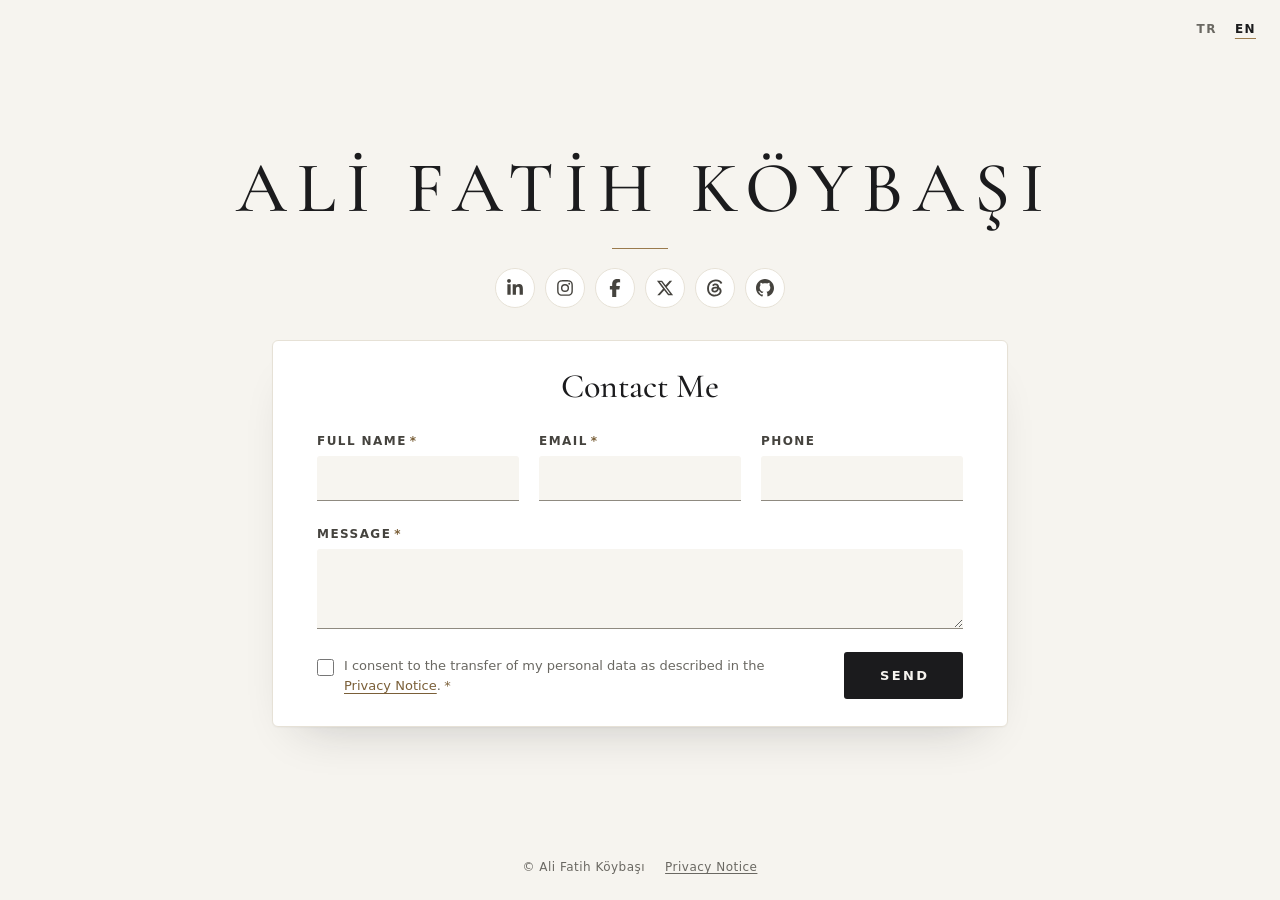
==== en/index.html @ de3c954e "İngilizce ana sayfa ve gizlilik bildirimi eklendi" ====
<!doctype html>
<html lang="en">
<head>
  <meta charset="utf-8">
  <meta name="viewport" content="width=device-width, initial-scale=1">
  <meta http-equiv="Content-Security-Policy" content="default-src 'self'; script-src 'self'; style-src 'self'; font-src 'self'; img-src 'self'; connect-src https://api.web3forms.com; form-action https://api.web3forms.com https://web3forms.com; base-uri 'none'; object-src 'none'">
  <title>Ali Fatih Köybaşı</title>
  <meta name="description" content="Personal website of Ali Fatih Köybaşı. You can reach me through the contact form.">
  <link rel="canonical" href="https://alifatihkoybasi.com/en/">
  <link rel="alternate" hreflang="tr" href="https://alifatihkoybasi.com/">
  <link rel="alternate" hreflang="en" href="https://alifatihkoybasi.com/en/">
  <link rel="alternate" hreflang="x-default" href="https://alifatihkoybasi.com/">
  <meta property="og:type" content="website">
  <meta property="og:locale" content="en_US">
  <meta property="og:locale:alternate" content="tr_TR">
  <meta property="og:site_name" content="Ali Fatih Köybaşı">
  <meta property="og:title" content="Ali Fatih Köybaşı">
  <meta property="og:description" content="Personal website of Ali Fatih Köybaşı.">
  <meta property="og:url" content="https://alifatihkoybasi.com/en/">
  <meta name="color-scheme" content="light dark">
  <meta name="theme-color" media="(prefers-color-scheme: light)" content="#f6f4ef">
  <meta name="theme-color" media="(prefers-color-scheme: dark)" content="#121314">
  <link rel="icon" href="../favicon.svg" type="image/svg+xml">
  <link rel="icon" href="../favicon-32.png" type="image/png" sizes="32x32">
  <link rel="apple-touch-icon" href="../apple-touch-icon.png">
  <link rel="preload" href="../assets/fonts/cormorant-garamond-latin-500-normal.woff2" as="font" type="font/woff2" crossorigin>
  <link rel="preload" href="../assets/fonts/cormorant-garamond-latin-ext-500-normal.woff2" as="font" type="font/woff2" crossorigin>
  <link rel="stylesheet" href="../assets/css/site.css">
  <script src="../assets/js/contact.js" defer></script>
  <script type="application/ld+json">{"@context":"https://schema.org","@type":"Person","name":"Ali Fatih Köybaşı","url":"https://alifatihkoybasi.com/","sameAs":["https://www.linkedin.com/in/alifatihk%C3%B6yba%C5%9F%C4%B1/","https://www.instagram.com/alifatihkoybasi/","https://www.facebook.com/ali.fatih.kybs/","https://x.com/alifatihkybs","https://www.threads.com/@alifatihkoybasi","https://github.com/alifatihkoybasi08"]}</script>
</head>
<body>
  <nav class="lang-switch" aria-label="Language">
    <a class="lang-switch__link" href="../" hreflang="tr" lang="tr">TR</a>
    <a class="lang-switch__link" href="./" hreflang="en" aria-current="page">EN</a>
  </nav>

  <main class="page">
    <header class="identity">
      <h1 class="identity__name" lang="tr"><span class="identity__part">ALİ FATİH</span> <span class="identity__part">KÖYBAŞI</span></h1>
    </header>

    <ul class="social" aria-label="Social media profiles">
      <li class="social__item"><a class="social__link" href="https://www.linkedin.com/in/alifatihk%C3%B6yba%C5%9F%C4%B1/" target="_blank" rel="me noopener" aria-label="LinkedIn" title="LinkedIn"><svg class="social__icon" aria-hidden="true" focusable="false"><use href="../assets/icons/social.svg#icon-linkedin"></use></svg></a></li>
      <li class="social__item"><a class="social__link" href="https://www.instagram.com/alifatihkoybasi/" target="_blank" rel="me noopener" aria-label="Instagram" title="Instagram"><svg class="social__icon" aria-hidden="true" focusable="false"><use href="../assets/icons/social.svg#icon-instagram"></use></svg></a></li>
      <li class="social__item"><a class="social__link" href="https://www.facebook.com/ali.fatih.kybs/" target="_blank" rel="me noopener" aria-label="Facebook" title="Facebook"><svg class="social__icon" aria-hidden="true" focusable="false"><use href="../assets/icons/social.svg#icon-facebook"></use></svg></a></li>
      <li class="social__item"><a class="social__link" href="https://x.com/alifatihkybs" target="_blank" rel="me noopener" aria-label="X" title="X"><svg class="social__icon" aria-hidden="true" focusable="false"><use href="../assets/icons/social.svg#icon-x"></use></svg></a></li>
      <li class="social__item"><a class="social__link" href="https://www.threads.com/@alifatihkoybasi" target="_blank" rel="me noopener" aria-label="Threads" title="Threads"><svg class="social__icon" aria-hidden="true" focusable="false"><use href="../assets/icons/social.svg#icon-threads"></use></svg></a></li>
      <li class="social__item"><a class="social__link" href="https://github.com/alifatihkoybasi08" target="_blank" rel="me noopener" aria-label="GitHub" title="GitHub"><svg class="social__icon" aria-hidden="true" focusable="false"><use href="../assets/icons/social.svg#icon-github"></use></svg></a></li>
    </ul>

    <section class="contact card" aria-labelledby="contact-title">
      <h2 class="contact__title" id="contact-title">Contact Me</h2>

      <form class="contact-form" id="contact-form" action="https://api.web3forms.com/submit" method="post">
        <input type="hidden" name="access_key" value="75d00124-b437-4ddc-aeeb-3516060389be">
        <input type="hidden" name="subject" value="New message via alifatihkoybasi.com (EN)">
        <input type="hidden" name="from_name" value="alifatihkoybasi.com">
        <input class="contact-form__trap" type="checkbox" name="botcheck" tabindex="-1" autocomplete="off">

        <div class="contact-form__grid">
          <div class="field">
            <label class="field__label" for="cf-name">Full Name<span class="field__required" aria-hidden="true">*</span></label>
            <input class="field__input" id="cf-name" name="name" type="text" autocomplete="name" maxlength="100" required>
          </div>
          <div class="field">
            <label class="field__label" for="cf-email">Email<span class="field__required" aria-hidden="true">*</span></label>
            <input class="field__input" id="cf-email" name="email" type="email" autocomplete="email" maxlength="254" required>
          </div>
          <div class="field">
            <label class="field__label" for="cf-phone">Phone</label>
            <input class="field__input" id="cf-phone" name="phone" type="tel" autocomplete="tel" maxlength="30">
          </div>
          <div class="field field--full">
            <label class="field__label" for="cf-message">Message<span class="field__required" aria-hidden="true">*</span></label>
            <textarea class="field__input field__input--area" id="cf-message" name="message" rows="3" maxlength="5000" required></textarea>
          </div>
        </div>

        <div class="contact-form__footer">
          <div class="consent">
            <input class="consent__input" id="cf-consent" name="kvkk_acik_riza" type="checkbox" value="Verildi" required>
            <label class="consent__label" for="cf-consent">I consent to the transfer of my personal data as described in the <a href="privacy.html" target="_blank" rel="noopener">Privacy Notice</a>.<span class="field__required" aria-hidden="true">*</span></label>
          </div>
          <button class="button" type="submit">Send</button>
        </div>

        <p class="contact-form__status" role="status"></p>
      </form>
    </section>
  </main>

  <footer class="site-footer">
    <p class="site-footer__text">© Ali Fatih Köybaşı</p>
    <a class="site-footer__link" href="privacy.html">Privacy Notice</a>
  </footer>
</body>
</html>
---- assets/css/site.css ----
@font-face {
  font-family: "Cormorant Garamond";
  font-style: normal;
  font-weight: 500;
  font-display: swap;
  src: url("../fonts/cormorant-garamond-latin-ext-500-normal.woff2") format("woff2");
  unicode-range: U+0100-02BA, U+02BD-02C5, U+02C7-02CC, U+02CE-02D7, U+02DD-02FF, U+0304, U+0308, U+0329, U+1D00-1DBF, U+1E00-1E9F, U+1EF2-1EFF, U+2020, U+20A0-20AB, U+20AD-20C0, U+2113, U+2C60-2C7F, U+A720-A7FF;
}

@font-face {
  font-family: "Cormorant Garamond";
  font-style: normal;
  font-weight: 500;
  font-display: swap;
  src: url("../fonts/cormorant-garamond-latin-500-normal.woff2") format("woff2");
  unicode-range: U+0000-00FF, U+0131, U+0152-0153, U+02BB-02BC, U+02C6, U+02DA, U+02DC, U+0304, U+0308, U+0329, U+2000-206F, U+20AC, U+2122, U+2191, U+2193, U+2212, U+2215, U+FEFF, U+FFFD;
}

:root {
  color-scheme: light dark;

  --font-display: "Cormorant Garamond", "Iowan Old Style", "Palatino Linotype", Palatino, Georgia, serif;
  --font-text: system-ui, -apple-system, "Segoe UI", Roboto, "Helvetica Neue", Arial, sans-serif;

  --color-bg: #f6f4ef;
  --color-card: #ffffff;
  --color-card-border: #e6e1d6;
  --color-field: #f7f5f0;
  --color-field-focus: #ffffff;
  --color-field-line: #8f8a80;
  --color-text: #1b1b1d;
  --color-label: #45433e;
  --color-muted: #6a6862;
  --color-accent: #9a7a4c;
  --color-link: #7a5f38;
  --color-button: #1b1b1d;
  --color-button-hover: #7a5f38;
  --color-button-text: #f6f4ef;
  --color-success: #2f6b45;
  --color-error: #a23b2c;
  --shadow-card: 0 1px 2px rgb(27 27 29 / 4%), 0 24px 48px -28px rgb(27 27 29 / 24%);
}

@media (prefers-color-scheme: dark) {
  :root {
    --color-bg: #121314;
    --color-card: #1a1b1d;
    --color-card-border: #2a2c30;
    --color-field: #222326;
    --color-field-focus: #26272b;
    --color-field-line: #74767b;
    --color-text: #ecebe7;
    --color-label: #c9c6bf;
    --color-muted: #a19e96;
    --color-accent: #c4a676;
    --color-link: #d4b98c;
    --color-button: #ecebe7;
    --color-button-hover: #c4a676;
    --color-button-text: #121314;
    --color-success: #7fbf95;
    --color-error: #e58a7b;
    --shadow-card: 0 1px 2px rgb(0 0 0 / 30%), 0 24px 48px -28px rgb(0 0 0 / 70%);
  }
}

*,
*::before,
*::after {
  box-sizing: border-box;
}

html {
  -webkit-text-size-adjust: 100%;
  text-size-adjust: 100%;
}

body {
  display: flex;
  flex-direction: column;
  min-height: 100vh;
  min-height: 100dvh;
  margin: 0;
  font-family: var(--font-text);
  font-size: 1rem;
  line-height: 1.5;
  color: var(--color-text);
  background: var(--color-bg);
  -webkit-font-smoothing: antialiased;
  -moz-osx-font-smoothing: grayscale;
}

::selection {
  background: color-mix(in srgb, var(--color-accent) 28%, transparent);
}

a {
  color: var(--color-link);
  text-decoration-thickness: 1px;
  text-underline-offset: 0.2em;
}

a:hover {
  text-decoration-thickness: 2px;
}

a:focus-visible {
  border-radius: 1px;
  outline: 2px solid var(--color-accent);
  outline-offset: 2px;
}

.card {
  background: var(--color-card);
  border: 1px solid var(--color-card-border);
  border-radius: 6px;
  box-shadow: var(--shadow-card);
}

.page {
  flex: 1;
  display: flex;
  flex-direction: column;
  align-items: center;
  justify-content: center;
  width: 100%;
  padding: clamp(1.75rem, 5vh, 5rem) 1.25rem clamp(1rem, 3vh, 3rem);
}

.identity {
  width: 100%;
  margin-bottom: clamp(0.875rem, 2.2vh, 1.5rem);
  text-align: center;
}

.identity::after {
  content: "";
  display: block;
  width: 3.5rem;
  height: 1px;
  margin: clamp(0.875rem, 2.2vh, 1.5rem) auto 0;
  background: var(--color-accent);
}

/* padding-left, satır sonundaki harf aralığını dengeleyip adı tam ortalar. */
.identity__name {
  margin: 0;
  padding-left: 0.14em;
  font-family: var(--font-display);
  font-size: clamp(2.25rem, 1.1rem + 4.6vw, 4.5rem);
  font-weight: 500;
  line-height: 1.1;
  letter-spacing: 0.14em;
  text-wrap: balance;
}

.identity__part {
  display: inline-block;
  white-space: nowrap;
}

.social {
  display: flex;
  flex-wrap: wrap;
  justify-content: center;
  gap: 0.625rem;
  margin: 0 0 clamp(1.25rem, 3.5vh, 3.25rem);
  padding: 0;
  list-style: none;
}

.social__link {
  display: flex;
  align-items: center;
  justify-content: center;
  width: 2.5rem;
  height: 2.5rem;
  color: var(--color-label);
  background: var(--color-card);
  border: 1px solid var(--color-card-border);
  border-radius: 50%;
  transition: color 0.2s ease, background-color 0.2s ease, border-color 0.2s ease;
}

.social__link:hover {
  color: var(--color-button-text);
  background: var(--color-button);
  border-color: var(--color-button);
}

.social__link:focus-visible {
  outline: 2px solid var(--color-accent);
  outline-offset: 2px;
}

.social__icon {
  width: 1.125rem;
  height: 1.125rem;
  fill: currentColor;
}

.lang-switch {
  position: absolute;
  top: clamp(0.5rem, 1.6vh, 1rem);
  right: 1rem;
  display: flex;
  gap: 0.125rem;
  font-size: 0.75rem;
  font-weight: 600;
  letter-spacing: 0.12em;
}

.lang-switch__link {
  padding: 0.375rem 0.5rem;
  color: var(--color-muted);
  text-decoration: none;
  border-radius: 3px;
}

.lang-switch__link:hover {
  color: var(--color-text);
}

.lang-switch__link[aria-current="page"] {
  color: var(--color-text);
  text-decoration: underline;
  text-decoration-color: var(--color-accent);
  text-underline-offset: 0.4em;
}

.contact {
  width: 100%;
  max-width: 46rem;
  padding: clamp(1rem, 3vh, 2.5rem) clamp(1.25rem, 4vw, 2.75rem);
}

.contact__title {
  margin: 0 0 clamp(1rem, 3vh, 1.75rem);
  font-family: var(--font-display);
  font-size: clamp(1.75rem, 1.4rem + 1vw, 2.125rem);
  font-weight: 500;
  line-height: 1.1;
  text-align: center;
}

.contact-form__grid {
  display: grid;
  grid-template-columns: repeat(3, minmax(0, 1fr));
  gap: clamp(1rem, 2.6vh, 1.5rem) 1.25rem;
}

.contact-form__trap {
  display: none;
}

.field {
  display: flex;
  flex-direction: column;
  gap: 0.375rem;
}

.field--full {
  grid-column: 1 / -1;
}

.field__label {
  font-size: 0.75rem;
  font-weight: 600;
  letter-spacing: 0.12em;
  text-transform: uppercase;
  color: var(--color-label);
}

.field__required {
  margin-left: 0.25em;
  color: var(--color-link);
}

/* Şeffaf outline, zorla renk (yüksek kontrast) modunda görünür odak çizgisine dönüşür. */
.field__input {
  width: 100%;
  padding: 0.625rem 0.75rem;
  font: inherit;
  color: var(--color-text);
  background: var(--color-field);
  border: 0;
  border-bottom: 1px solid var(--color-field-line);
  border-radius: 3px 3px 0 0;
  outline: 2px solid transparent;
  outline-offset: 2px;
  transition: background-color 0.15s ease, border-color 0.15s ease, box-shadow 0.15s ease;
}

.field__input:hover {
  border-bottom-color: var(--color-text);
}

.field__input:focus-visible {
  background: var(--color-field-focus);
  border-bottom-color: var(--color-link);
  box-shadow: 0 1px 0 0 var(--color-link);
}

.field__input:-webkit-autofill {
  -webkit-text-fill-color: var(--color-text);
  box-shadow: 0 0 0 100vmax var(--color-field) inset;
}

.field__input:-webkit-autofill:focus-visible {
  box-shadow: 0 0 0 100vmax var(--color-field-focus) inset, 0 1px 0 0 var(--color-link);
}

.field__input--area {
  min-height: 5rem;
  max-height: 16rem;
  resize: vertical;
  field-sizing: content;
}

.contact-form__footer {
  display: flex;
  align-items: center;
  gap: 1rem 2rem;
  margin-top: clamp(1rem, 2.6vh, 1.5rem);
}

.consent {
  flex: 1;
  display: flex;
  align-items: flex-start;
  gap: 0.625rem;
}

.consent__input {
  flex: none;
  width: 1.0625rem;
  height: 1.0625rem;
  margin: 0.1875rem 0 0;
  accent-color: var(--color-link);
  cursor: pointer;
}

.consent__label {
  font-size: 0.8125rem;
  line-height: 1.5;
  color: var(--color-muted);
  cursor: pointer;
}

.contact-form__status {
  margin: 0;
  font-size: 0.9375rem;
  font-weight: 500;
}

.contact-form__status:not(:empty) {
  margin-top: 1rem;
}

.contact-form__status[data-state="success"] {
  color: var(--color-success);
}

.contact-form__status[data-state="error"] {
  color: var(--color-error);
}

/* Sağ dolgu, harf aralığının bıraktığı boşluk kadar az tutulur; yazı ortada durur. */
.button {
  flex: none;
  appearance: none;
  padding: 0.875rem calc(2.25rem - 0.18em) 0.875rem 2.25rem;
  font: inherit;
  font-size: 0.8125rem;
  font-weight: 600;
  letter-spacing: 0.18em;
  text-transform: uppercase;
  color: var(--color-button-text);
  background: var(--color-button);
  border: 0;
  border-radius: 3px;
  cursor: pointer;
  transition: background-color 0.2s ease;
}

.button:hover {
  background: var(--color-button-hover);
}

.button:focus-visible {
  outline: 2px solid var(--color-accent);
  outline-offset: 3px;
}

.button:disabled {
  cursor: progress;
  opacity: 0.6;
}

.site-footer {
  display: flex;
  flex-wrap: wrap;
  align-items: center;
  justify-content: center;
  gap: 0.25rem 1.25rem;
  padding: 0 1.25rem clamp(1rem, 3vh, 1.5rem);
  font-size: 0.75rem;
  letter-spacing: 0.04em;
  color: var(--color-muted);
}

.site-footer__text {
  margin: 0;
}

.site-footer__link {
  color: inherit;
}

.site-footer__link:hover {
  color: var(--color-text);
}

.doc-header {
  padding: 3.5rem 1.25rem 0;
  text-align: center;
}

.doc-header__name {
  padding-left: 0.14em;
  font-family: var(--font-display);
  font-size: 1.375rem;
  font-weight: 500;
  letter-spacing: 0.14em;
  color: var(--color-text);
  text-decoration: none;
}

.doc-header__name:hover {
  color: var(--color-link);
}

.doc-page {
  flex: 1;
  width: 100%;
  padding: clamp(1.5rem, 4vh, 2.5rem) 1.25rem clamp(2rem, 5vh, 3rem);
}

.doc {
  max-width: 48rem;
  margin: 0 auto;
  padding: clamp(1.5rem, 5vw, 3rem);
}

.doc__title {
  margin: 0;
  font-family: var(--font-display);
  font-size: clamp(2rem, 1.6rem + 1.6vw, 2.75rem);
  font-weight: 500;
  line-height: 1.15;
}

.doc__meta {
  margin: 0.5rem 0 1.75rem;
  font-size: 0.875rem;
  color: var(--color-muted);
}

.doc__section {
  margin-top: 1.75rem;
}

.doc__heading {
  margin: 0 0 0.625rem;
  font-family: var(--font-display);
  font-size: 1.5rem;
  font-weight: 500;
  line-height: 1.2;
}

.doc__text,
.doc__list {
  margin: 0 0 0.75rem;
  line-height: 1.7;
}

.doc__list {
  padding-left: 1.25rem;
}

.doc__list--plain {
  padding-left: 0;
  list-style: none;
}

.doc__item + .doc__item {
  margin-top: 0.375rem;
}

.doc__back {
  margin: 2.25rem 0 0;
  font-size: 0.9375rem;
}

@media (max-width: 40rem) {
  .page {
    padding-top: 3.75rem;
  }

  .contact-form__grid {
    grid-template-columns: minmax(0, 1fr);
  }

  .contact-form__footer {
    flex-direction: column;
    align-items: stretch;
  }

  .button {
    width: 100%;
  }
}

@media (prefers-reduced-motion: no-preference) {
  .identity,
  .social,
  .contact {
    animation: rise 0.9s cubic-bezier(0.2, 0.7, 0.2, 1) both;
  }

  .social {
    animation-delay: 0.08s;
  }

  .contact {
    animation-delay: 0.15s;
  }
}

@keyframes rise {
  from {
    opacity: 0;
    transform: translateY(0.5rem);
  }

  to {
    opacity: 1;
    transform: none;
  }
}
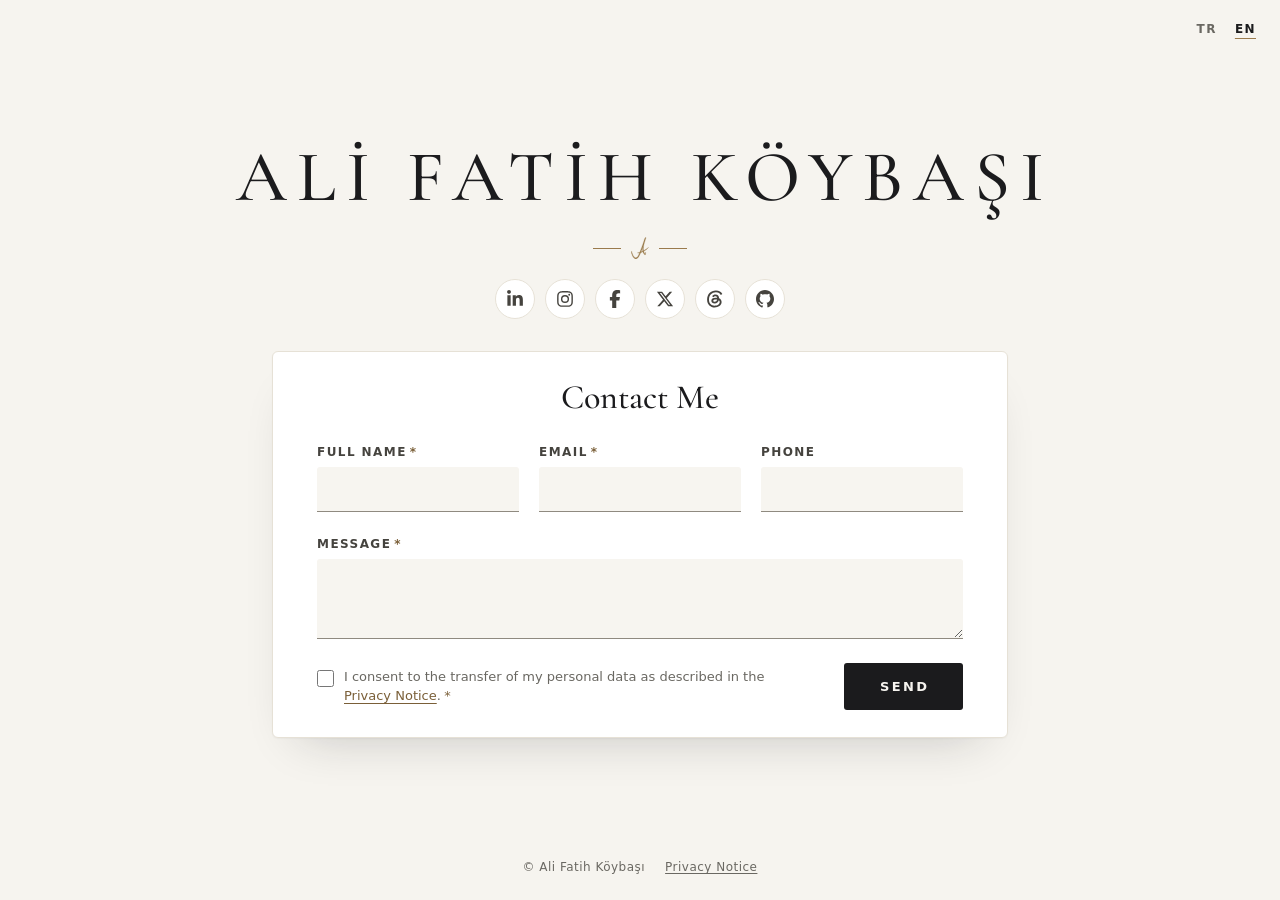
==== commit 80b7f5f0: "Ana sayfa: adın altındaki ayraca kaligrafik A eklendi Türkçe ve İngilizce ana sayfada adın altındaki" ====
--- a/en/index.html
+++ b/en/index.html
@@ -3,7 +3,7 @@
 <head>
   <meta charset="utf-8">
   <meta name="viewport" content="width=device-width, initial-scale=1">
-  <meta http-equiv="Content-Security-Policy" content="default-src 'self'; script-src 'self'; style-src 'self'; font-src 'self'; img-src 'self'; connect-src https://api.web3forms.com; form-action https://api.web3forms.com https://web3forms.com; base-uri 'none'; object-src 'none'">
+  <meta http-equiv="Content-Security-Policy" content="default-src 'self'; script-src 'self' https://hcaptcha.com https://*.hcaptcha.com; style-src 'self' https://hcaptcha.com https://*.hcaptcha.com; frame-src https://hcaptcha.com https://*.hcaptcha.com; font-src 'self'; img-src 'self'; connect-src https://api.web3forms.com https://hcaptcha.com https://*.hcaptcha.com; form-action https://api.web3forms.com https://web3forms.com; base-uri 'none'; object-src 'none'">
   <title>Ali Fatih Köybaşı</title>
   <meta name="description" content="Personal website of Ali Fatih Köybaşı. You can reach me through the contact form.">
   <link rel="canonical" href="https://alifatihkoybasi.com/en/">
@@ -20,13 +20,16 @@
   <meta name="color-scheme" content="light dark">
   <meta name="theme-color" media="(prefers-color-scheme: light)" content="#f6f4ef">
   <meta name="theme-color" media="(prefers-color-scheme: dark)" content="#121314">
-  <link rel="icon" href="../favicon.svg" type="image/svg+xml">
-  <link rel="icon" href="../favicon-32.png" type="image/png" sizes="32x32">
-  <link rel="apple-touch-icon" href="../apple-touch-icon.png">
+  <link rel="icon" href="../favicon.svg?v=2" type="image/svg+xml">
+  <link rel="icon" href="../favicon-32.png?v=2" type="image/png" sizes="32x32">
+  <link rel="icon" href="../favicon-192.png?v=2" type="image/png" sizes="192x192">
+  <link rel="apple-touch-icon" href="../apple-touch-icon.png?v=2">
   <link rel="preload" href="../assets/fonts/cormorant-garamond-latin-500-normal.woff2" as="font" type="font/woff2" crossorigin>
   <link rel="preload" href="../assets/fonts/cormorant-garamond-latin-ext-500-normal.woff2" as="font" type="font/woff2" crossorigin>
-  <link rel="stylesheet" href="../assets/css/site.css">
-  <script src="../assets/js/contact.js" defer></script>
+  <link rel="stylesheet" href="../assets/css/site.css?v=4">
+  <script src="../assets/js/content-filter-data.js?v=4" defer></script>
+  <script src="../assets/js/content-filter.js?v=4" defer></script>
+  <script src="../assets/js/contact.js?v=4" defer></script>
   <script type="application/ld+json">{"@context":"https://schema.org","@type":"Person","name":"Ali Fatih Köybaşı","url":"https://alifatihkoybasi.com/","sameAs":["https://www.linkedin.com/in/alifatihk%C3%B6yba%C5%9F%C4%B1/","https://www.instagram.com/alifatihkoybasi/","https://www.facebook.com/ali.fatih.kybs/","https://x.com/alifatihkybs","https://www.threads.com/@alifatihkoybasi","https://github.com/alifatihkoybasi08"]}</script>
 </head>
 <body>
@@ -38,6 +41,7 @@
   <main class="page">
     <header class="identity">
       <h1 class="identity__name" lang="tr"><span class="identity__part">ALİ FATİH</span> <span class="identity__part">KÖYBAŞI</span></h1>
+      <div class="identity__rule" aria-hidden="true"><svg class="identity__mark" focusable="false"><use href="../assets/icons/mark.svg#mark"></use></svg></div>
     </header>
 
     <ul class="social" aria-label="Social media profiles">
@@ -85,6 +89,7 @@
           <button class="button" type="submit">Send</button>
         </div>
 
+        <div class="contact-form__captcha" id="cf-captcha"></div>
         <p class="contact-form__status" role="status"></p>
       </form>
     </section>
--- a/assets/css/site.css
+++ b/assets/css/site.css
@@ -132,13 +132,28 @@
   text-align: center;
 }
 
-.identity::after {
+/* Adın altındaki ayraç: iki ince bronz çizgi, ortada kaligrafik "A" (assets/icons/mark.svg). */
+.identity__rule {
+  display: flex;
+  align-items: center;
+  justify-content: center;
+  gap: 0.625rem;
+  margin-top: clamp(0.875rem, 2.2vh, 1.5rem);
+  color: var(--color-accent);
+}
+
+.identity__rule::before,
+.identity__rule::after {
   content: "";
-  display: block;
-  width: 3.5rem;
+  width: 1.75rem;
   height: 1px;
-  margin: clamp(0.875rem, 2.2vh, 1.5rem) auto 0;
-  background: var(--color-accent);
+  background: currentColor;
+}
+
+.identity__mark {
+  width: 1.125rem;
+  height: 1.4rem;
+  fill: currentColor;
 }
 
 /* padding-left, satır sonundaki harf aralığını dengeleyip adı tam ortalar. */
@@ -360,7 +375,8 @@
   color: var(--color-success);
 }
 
-.contact-form__status[data-state="error"] {
+.contact-form__status[data-state="error"],
+.contact-form__status[data-state="captcha"] {
   color: var(--color-error);
 }
 
